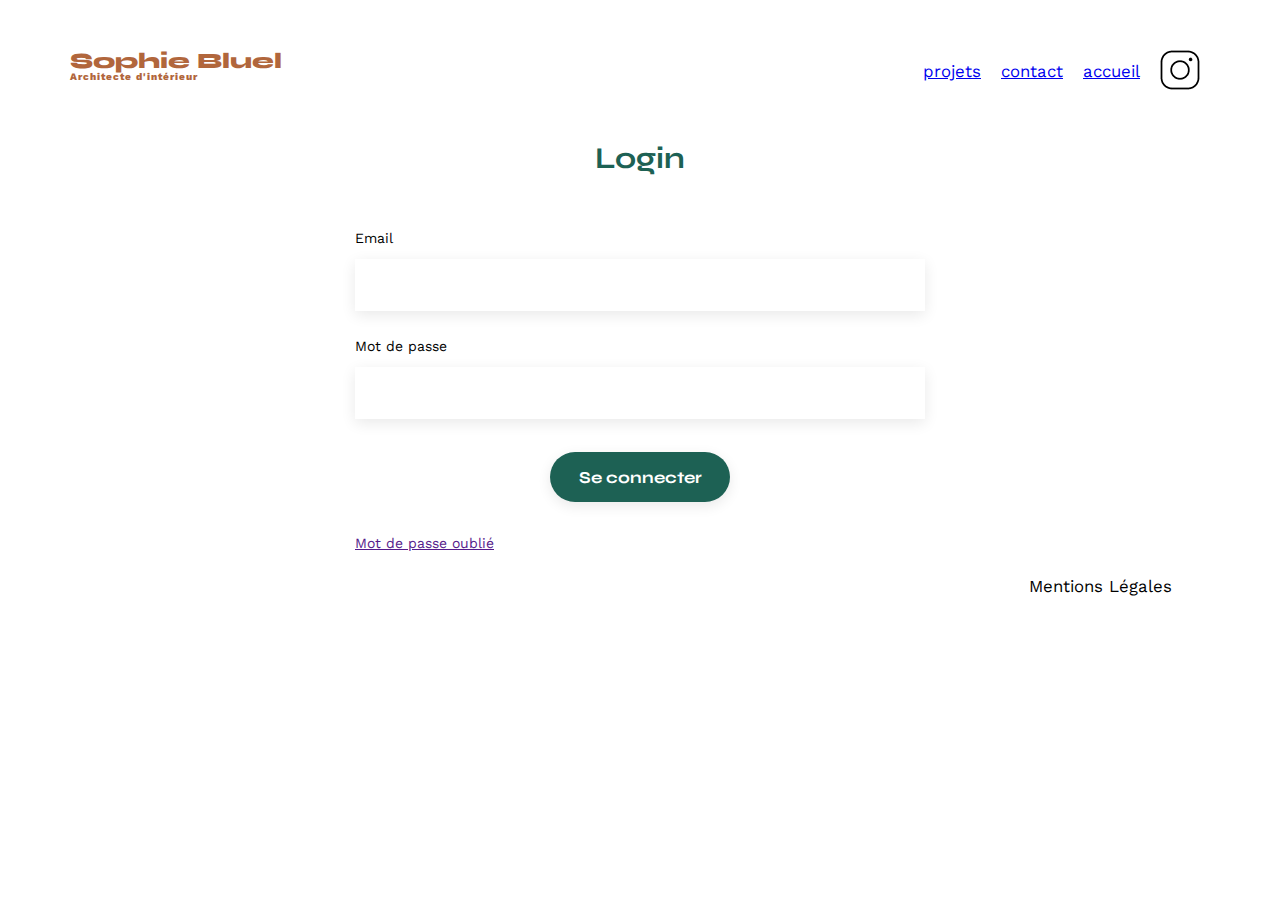
==== FrontEnd/login.html @ 432f1e4a "first commit" ====
<!DOCTYPE html>
<html lang="fr" class="htmlLogin">
<head>
	<meta charset="UTF-8">
	<title>Login</title>
	<meta name="viewport" content="width=device-width, initial-scale=1.0">
	<link rel="preconnect" href="https://fonts.googleapis.com">
	<link rel="preconnect" href="https://fonts.gstatic.com" crossorigin>
	<link href="https://fonts.googleapis.com/css2?family=Syne:wght@700;800&family=Work+Sans&display=swap" rel="stylesheet">
	<meta name="description" content="">
	<link rel="stylesheet" href="./assets/style.css">
</head>
<body>
<header class="headerLogin">
	<h1>Sophie Bluel <span>Architecte d'intérieur</span></h1>
	<nav>
		<ul>
			<li><a href="./index.html#portfolio">projets</a></li>
			<li><a href="./index.html#contact">contact</a></li>
			<li><a href="./index.html">accueil</a></li>
			<li><a href="https://www.instagram.com" target="_blank"><img src="./assets/icons/instagram.png" alt="Instagram"></a></li>
		</ul>
	</nav>
</header>
<main class="mainLogin">	
	<section id="contact">
		<h2>Login</h2>
		<form action="http://localhost:5678/api/users/login" method="post" id="formLogin">
			<label for="email">Email</label>
			<input type="email" name="email" id="email">
			<label for="motDePasse">Mot de passe</label>
			<input type="password" id="motDePasse" name="motDePasse"></input>
			<input type="submit" value="Se connecter" class="btnForm">		
		</form>
		<a href="" class="forgotYourPassword">Mot de passe oublié</a>
	</section>
</main>

<footer>
	<nav>
		<ul>
			<li>Mentions Légales</li>
		</ul>
	</nav>
</footer>
<script src="config.js"></script>
<script src="function.js"></script>
<script src="login.js"></script>
</body>
</html>
---- FrontEnd/assets/style.css ----
/* http://meyerweb.com/eric/tools/css/reset/
   v2.0 | 20110126
   License: none (public domain)
*/

html, body, div, span, applet, object, iframe,
h1, h2, h3, h4, h5, h6, p, blockquote, pre,
a, abbr, acronym, address, big, cite, code,
del, dfn, em, img, ins, kbd, q, s, samp,
small, strike, strong, sub, sup, tt, var,
b, u, i, center,
dl, dt, dd, ol, ul, li,
fieldset, form, label, legend,
table, caption, tbody, tfoot, thead, tr, th, td,
article, aside, canvas, details, embed,
figure, figcaption, footer, header, hgroup,
menu, nav, output, ruby, section, summary,
time, mark, audio, video {
	margin: 0;
	padding: 0;
	border: 0;
	font-size: 100%;
	font: inherit;
	vertical-align: baseline;
}
/* HTML5 display-role reset for older browsers */
article, aside, details, figcaption, figure,
footer, header, hgroup, menu, nav, section {
	display: block;
}
body {
	line-height: 1;
}
ol, ul {
	list-style: none;
}
blockquote, q {
	quotes: none;
}
blockquote:before, blockquote:after,
q:before, q:after {
	content: '';
	content: none;
}
table {
	border-collapse: collapse;
	border-spacing: 0;
}
/** end reset css**/
body {
	max-width: 1140px;
	margin:auto;
	font-family: 'Work Sans' ;
	font-size: 14px;
}
header {
	display: flex;
	justify-content: space-between;
	margin: 50px 0
}
section {
	margin: 50px 0
}

h1{
	display: flex;
	flex-direction: column;
	font-family: 'Syne';
	font-size: 22px;
	font-weight: 800;
	color: #B1663C
}

h1 > span {
	font-family: 'Work Sans';
	font-size:10px;
	letter-spacing: 0.1em;
;
}

h2{
	font-family: 'Syne';
	font-weight: 700;
	font-size: 30px;
	color: #1D6154
}
nav ul {
	display: flex;
	align-items: center;
	list-style-type: none;

}
nav li {
	padding: 0 10px;
	font-size: 1.2em;
}

li:hover {
	color: #B1663C;
}
#introduction {
	display: flex;
	align-items: center;
}
#introduction figure {
	flex: 1
}
#introduction img {
	display: block;
	margin: auto;
	width: 80%;
}

#introduction article {
	flex: 1
}
#introduction h2 {
	margin-bottom: 1em;
}

#introduction p {
	margin-bottom: 0.5em;
}
#portfolio h2 {
	text-align: center;
	margin-bottom: 1em;
}
.gallery {
	width: 100%;
	display: grid;
	grid-template-columns: 1fr 1fr 1fr;
	grid-column-gap: 20px;
	grid-row-gap: 20px;
}

.gallery img {
	width: 100%;

}
#contact {
	width: 50%;
margin: auto;
}
#contact > * {
	text-align: center;

}
#contact h2{
	margin-bottom: 20px;
}
#contact form {
	text-align: left;
	margin-top:30px;
	display: flex;
	flex-direction: column;
}

#contact input {
	height: 50px;
	font-size: 1.2em;
	border: none;
	box-shadow: 0px 4px 14px rgba(0, 0, 0, 0.09);
}
#contact label {
	margin: 2em 0 1em 0;
}
#contact textarea {
	border: none;
	box-shadow: 0px 4px 14px rgba(0, 0, 0, 0.09);
}

input[type="submit"]{
	font-family: 'Syne';
	font-weight: 700;
	color: white;
	background-color: #1D6154;
	margin : 2em auto ;
	width: 180px;
	text-align: center;
	border-radius: 60px ;
}

footer nav ul {
	display: flex;
	justify-content: flex-end;
	margin: 2em
}
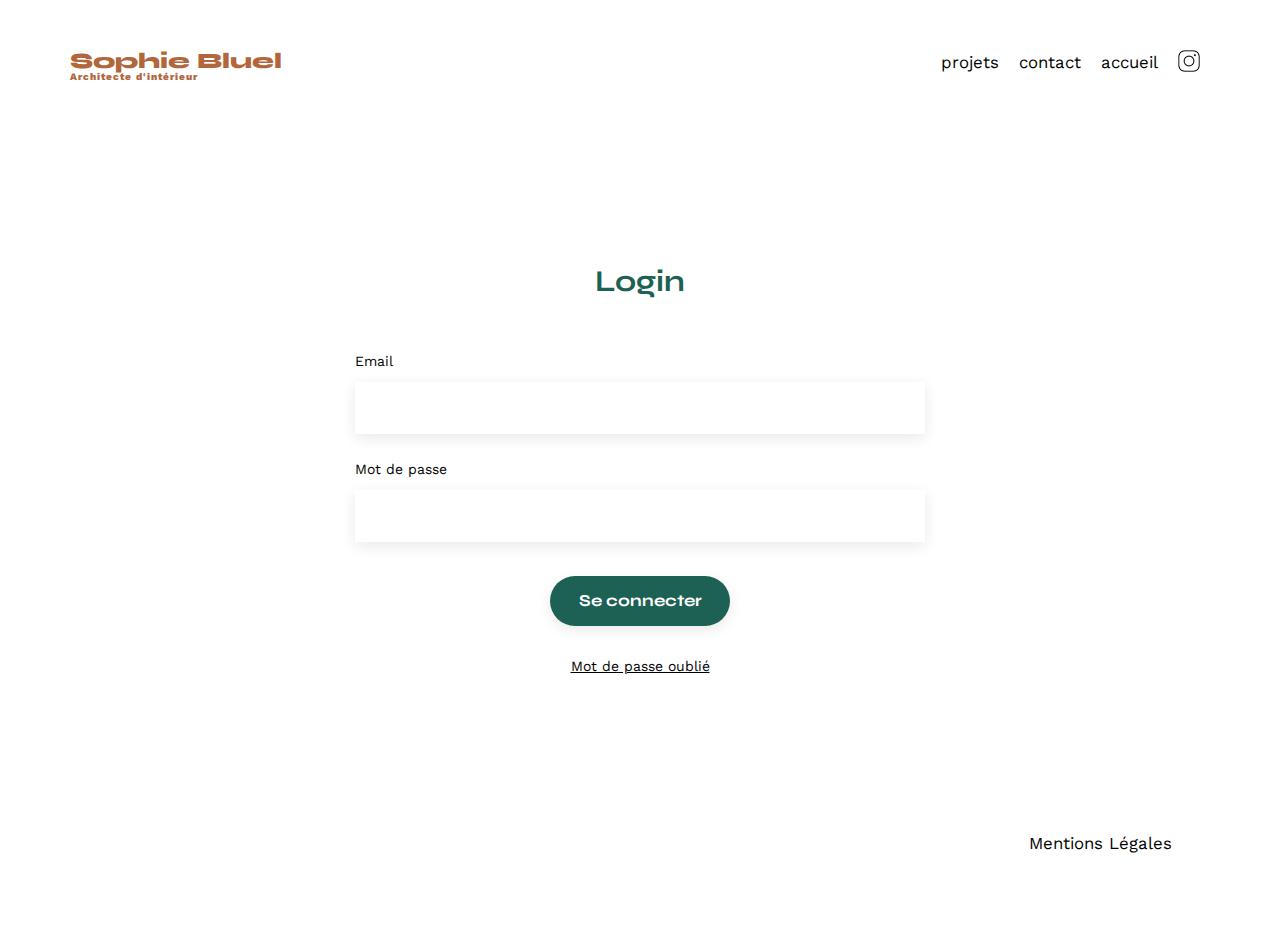
==== commit 5f2618a3: "modal update" ====
--- a/FrontEnd/login.html
+++ b/FrontEnd/login.html
@@ -16,7 +16,7 @@
 	<nav>
 		<ul>
 			<li><a href="./index.html#portfolio">projets</a></li>
-			<li><a href="./index.html#contact">contact</a></li>
+			<li><a href="./index.html#contact" id="contactLogin">contact</a></li>
 			<li><a href="./index.html">accueil</a></li>
 			<li><a href="https://www.instagram.com" target="_blank"><img src="./assets/icons/instagram.png" alt="Instagram"></a></li>
 		</ul>
--- a/FrontEnd/assets/style.css
+++ b/FrontEnd/assets/style.css
@@ -121,10 +121,6 @@
 #introduction p {
 	margin-bottom: 0.5em;
 }
-#portfolio h2 {
-	text-align: center;
-	margin-bottom: 1em;
-}
 .gallery {
 	width: 100%;
 	display: grid;
@@ -186,3 +182,287 @@
 	margin: 2em
 }
 
+
+
+/* Les rajouts de styles apportes pour les pages dynamiques */ 
+.blackHeaderRectangle {
+	display: none;
+} 
+.linkEdit {
+	display: none;
+}
+nav a {
+	text-decoration: none;
+	color: #000000;
+}
+nav a:hover {	
+	color: #1D6154;
+}
+.headerLogin img {
+	width: 22px;
+	height: 22px;
+	color: #000000;
+}
+#portfolio h2 {
+	text-align: center;
+	margin: 130px 0px 70px 0px;
+	position: relative;
+}
+.linkEdit {
+	font-size: 14px;
+	text-decoration: none;
+	color: #000000;
+	padding-left: 60px;
+	position: absolute;
+	top: 8px;
+	right: 28%;
+}
+.linkEdit .fa-regular {
+	margin-right: 10px;
+}
+.containerSorting {
+	margin-bottom: 60px;
+	display: flex;
+	justify-content: center;
+	gap: 20px;
+}
+.btnSorting {
+	font-family: 'syne';
+	font-weight: 700;
+	font-size: 16px;
+	color: #1D6154;
+	height: 37px;
+	border: 1px #1D6154 solid;
+	border-radius: 60px;
+	background: #ffffff;
+	min-width: 120px;
+	padding: 0px 15px;
+	cursor: pointer;
+}
+.editMode {
+	font-family: 'Work sans';
+	font-weight: 400;
+	font-size: 16px;
+	display: flex;
+	justify-content: center;
+	align-items: center;
+	height: 59px;
+	background: #000000;
+	color: #ffffff;
+	width: 100%;
+}
+html, body {
+	height: 100%;
+}
+.mainLogin {
+	height: 75%;
+	display: flex;	
+}
+.forgotYourPassword {
+	color: #000000;
+	display: inline-block;
+	width: 100%;
+}
+.forgotYourPassword:hover {
+	color: #1D6154;
+}
+.error {
+	margin-bottom: 33.6px;
+	text-align: center;
+}
+.modal {
+	position: fixed;
+	top: 0;
+	left: 0;
+	width: 100%;
+	height: 100%;
+	background: rgba(0, 0, 0, 0.3);
+	display: none;
+	justify-content: center;
+	align-items: center;
+}
+.modalWrapper {
+	border-radius: 10px;
+	background-color: #ffffff;
+	width: 760px;
+	max-width: calc(100vw - 20px);
+	height: 800px;
+	max-height: calc(100vw - 20px);
+}
+.textGaleriePhoto {
+	font-family: 'Work Sans';
+	font-weight: 400;
+	font-size: 26px;
+	padding: 8% 0%;
+	text-align: center;
+	position: relative;
+}
+.close, 
+.close2 {
+	position: absolute;
+	top: 30px;
+	right: 30px;
+	cursor: pointer;
+	width: 24px;
+	height: 24px;
+}
+.arrowLeft {
+	position: absolute;
+	top: 30px;
+	left: 30px;
+	cursor: pointer;
+}
+.galleryModal {
+	display: flex;
+	flex-wrap: wrap;	
+	padding: 0px 15%;
+	gap: 3.7%;
+	margin-bottom: 5%;
+}
+.worksModale {	
+	width: 17%;
+	height: 120px;
+	margin-bottom: 35px;
+	position: relative;
+}
+.worksModale img {
+	width: 100%;
+	height: 100%;
+}
+.frameIcon {
+	position: absolute;
+	top: 5px;
+	right: 5Px;
+	width: 17px;
+	height: 17px;
+	background: #000000;
+	display: flex;
+	justify-content: center;
+	align-items: center;
+}
+.fa-trash-can {
+	color: #ffffff;	
+}
+.frameIcon .fa-solid {
+	font-size: 10px;
+	cursor: pointer;
+}
+.modalLine {
+	border-bottom: #1D6154 1px solid;	
+	width: 70%;
+	max-width: calc(100vw - 15%);
+	margin: auto;
+}
+.centerBtn {
+	display: flex;
+	justify-content: center;
+	padding: 3% 0%;
+}
+.modalWrapper .btnForm {
+	border: none;
+	height: 36px;
+	width: 237px;
+}
+
+.btnForm {
+	cursor: pointer;
+}
+.centerTheElements {
+	display: flex;
+	flex-direction: column;
+	justify-content: center;
+	align-items: center;
+	height: 56%;
+}
+.frameToAddImage {
+	display: flex;
+	flex-direction: column;
+	justify-content: center;
+	align-items: center;
+	width: 420px;
+	max-width: calc(100vw - 15%);
+	height: 240px;
+	background-color: #E8F1F6;
+	position: relative;
+}
+.frameToAddImage .fa-regular {
+	font-size: 76px;
+	margin-bottom: 30px;
+	color: #CBD6DC;
+}
+.frameToAddImage input[type="file"] {
+	width: 173px;
+	height: 36px;
+	opacity: 0;
+	border-radius: 50px;
+	position: absolute;
+	top: 0px;
+	left: 0px;
+	z-index: 1;
+	cursor: pointer;
+}
+.frameToAddImage button {
+	width: 173px;
+	height: 36px;
+	border-radius: 50px;
+	border: none;
+	padding: 0px;
+	position: relative;
+	z-index: 0;
+	margin-bottom: 30px;
+	background-color: #CBD6DC;
+}
+.frameToAddImage label {
+	font-size: 10px;
+	color: #444444;
+}
+.textAjouterPhoto {
+	width: 173px;
+	height: 36px;
+	position: absolute;
+	top: -1px;
+	display: flex;
+	justify-content: center;
+	align-items: center;
+	color: #306685;
+}
+.centerTheElements input[type="text" i] {
+	width: 401px;
+	max-width: calc(100vw - 15%);
+	height: 47px;
+	padding-block: 0px;
+    padding-inline: 0px;
+	padding-left: 15px;
+	box-shadow: 0px 4px 14px 0px #00000017;
+	border: none;
+
+}
+.centerTheElements select {
+	width: 420px;
+	max-width: calc(100vw - 15%);
+	height: 51px;	
+	padding-left: 15px;
+	box-shadow: 0px 4px 14px 0px #00000017;
+	border: none;
+}
+.textStyle {
+	width: 420px;
+	font-weight: 700;
+	padding: 25px 0px 10px 0px;
+}
+.lineStyle {
+	width: 420px;
+	max-width: calc(100vw - 15%);
+	margin: auto;
+	margin-top: 8%;
+}
+.filled {
+	background-color: #1D6154;
+}
+#previewImage {
+	display: none;
+	width: 190px;
+	max-width: calc(100vw - 15%);
+	height: 240px;
+	position: absolute;
+}
